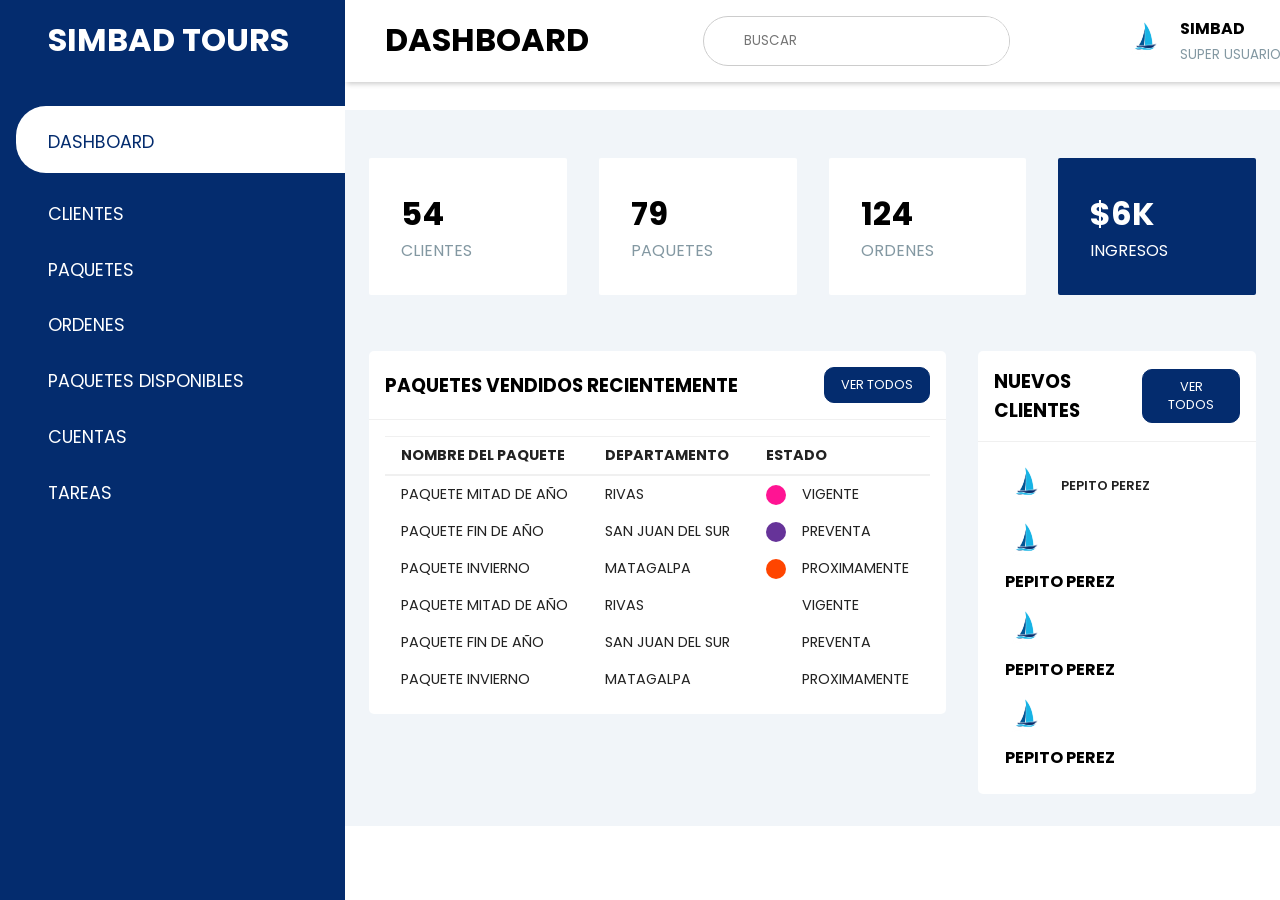
==== admin.html @ 4c3dcf2a "." ====
<!DOCTYPE html>
<html lang="en">

<head>
    <meta charset="UTF-8">
    <meta http-equiv="X-UA-Compatible" content="IE=edge">
    <meta name="viewport" content="width=device-width, initial-scale=1.0">
    <title>SIMBAD TOURS ADMIN</title>
    <link rel="stylesheet"
        href="https://maxst.icons8.com/vue-static/landings/line-awesome/line-awesome/1.3.0/css/line-awesome.min.css">
    <link rel="stylesheet" href="css/admin.css">
</head>

<body>
    <input type="checkbox" id="nav-toggle">
    <div class="sidebar">
        <div class="sidebar-brand">
            <h1><span class="lab la-accusoft"></span>SIMBAD TOURS</h1>
        </div>
        <div class="sidebar-menu">
            <ul>
                <li>
                    <a href="" class="active"><span class="las la-igloo"></span><span>DASHBOARD</span></a>
                </li>
                <li>
                    <a href=""><span class="las la-users"></span><span>CLIENTES</span></a>
                </li>
                <li>
                    <a href=""><span class="las la-clipboard-list"></span><span>PAQUETES</span></a>
                </li>
                <li>
                    <a href=""><span class="las la-shopping-bag"></span><span>ORDENES</span></a>
                </li>
                <li>
                    <a href=""><span class="las la-receipt"></span><span>PAQUETES DISPONIBLES</span></a>
                </li>
                <li>
                    <a href=""><span class="las la-circle"></span><span>CUENTAS</span></a>
                </li>
                <li>
                    <a href=""><span class="las la-clipboard-list"></span><span>TAREAS</span></a>
                </li>
            </ul>
        </div>
    </div>

    <div class="main-content">
        <header>
            <h1>
                <label for="">
                    <span class="las la-bars"></span>
                </label>
                DASHBOARD
            </h1>
            <div class="search-wrapper">
                <span class="las la-search"></span>
                <input type="search" placeholder="BUSCAR">
            </div>

            <div class="user-wrapper">
                <img src="img/Icono Simbad Tours 2.png" width="40px" height="40px" alt="">
                <div>
                    <h4>SIMBAD</h4>
                    <small>SUPER USUARIO</small>

                </div>
            </div>
        </header>

        <main>
            <div class="cards">
                <div class="card-single">
                    <div>
                        <h1>54</h1>
                        <span>CLIENTES</span>
                    </div>
                    <div>
                        <span class="las la-users"></span>
                    </div>

                </div>
                <div class="card-single">
                    <div>
                        <h1>79</h1>
                        <span>PAQUETES</span>
                    </div>
                    <div>
                        <span class="las la-clipboard"></span>
                    </div>

                </div>
                <div class="card-single">
                    <div>
                        <h1>124</h1>
                        <span>ORDENES</span>
                    </div>
                    <div>
                        <span class="las la-shopping-bag"></span>
                    </div>

                </div>
                <div class="card-single">
                    <div>
                        <h1>$6K</h1>
                        <span>INGRESOS</span>
                    </div>
                    <div>
                        <span class="lab la-google-wallet"></span>
                    </div>

                </div>
            </div>

            <div class="recent-grid">
                <div class="projects">
                    <div class="card">
                        <div class="card-header">
                            <h3>PAQUETES VENDIDOS RECIENTEMENTE</h3>
                            <button>VER TODOS <span class="las la-arrow-right"></span></button>
                        </div>
                        <div class="card-body">
                            <div class="table-responsive">
                                <table>
                                    <thead>
                                        <tr>
                                            <td>
                                                NOMBRE DEL PAQUETE
                                            </td>
                                            <td>
                                                DEPARTAMENTO
                                            </td>
                                            <td>
                                                ESTADO
                                            </td>
                                        </tr>
                                    </thead>
                                    <tbody>
                                        <tr>
                                            <td>PAQUETE MITAD DE AÑO</td>
                                            <td>RIVAS</td>
                                            <td><span class="status pink"></span>
                                                VIGENTE
                                            </td>
                                        </tr>
                                        <tr>
                                            <td>PAQUETE FIN DE AÑO</td>
                                            <td>SAN JUAN DEL SUR</td>
                                            <td><span class="status purple"></span>
                                                PREVENTA
                                            </td>
                                        </tr>
                                        <tr>
                                            <td>PAQUETE INVIERNO</td>
                                            <td>MATAGALPA</td>
                                            <td><span class="status orange"></span>
                                                PROXIMAMENTE
                                            </td>
                                        </tr>
                                        <tr>
                                            <td>PAQUETE MITAD DE AÑO</td>
                                            <td>RIVAS</td>
                                            <td><span class="status"></span>
                                                VIGENTE
                                            </td>
                                        </tr>
                                        <tr>
                                            <td>PAQUETE FIN DE AÑO</td>
                                            <td>SAN JUAN DEL SUR</td>
                                            <td><span class="status"></span>
                                                PREVENTA
                                            </td>
                                        </tr>
                                        <tr>
                                            <td>PAQUETE INVIERNO</td>
                                            <td>MATAGALPA</td>
                                            <td><span class="status"></span>
                                                PROXIMAMENTE
                                            </td>
                                        </tr>
                                    </tbody>
                                </table>
                            </div>
                        </div>

                    </div>

                </div>

                <div class="customers">
                    <div class="card">
                        <div class="card-header">
                            <h3>NUEVOS CLIENTES</h3>
                            <button>VER TODOS <span class="las la-arrow-right"></span></button>
                        </div>
                        <div class="card-body">
                            <div class="customer">
                                <div class="info">
                                    <img src="/img/Icono Simbad Tours 2.png" alt="">
                                    <div>
                                        <h4>PEPITO PEREZ</h4>
                                    </div>
                                </div>

                                <div class="contact">
                                    <span class="las la-user-circle"></span>
                                    <span class="las la-comment"></span>
                                    <span class="las la-phone"></span>

                                </div>
                            </div>
                            <div class="customer">
                                <div>
                                    <img src="/img/Icono Simbad Tours 2.png" alt="">
                                    <div>
                                        <h4>PEPITO PEREZ</h4>
                                    </div>
                                </div>

                                <div>
                                    <span class="las la-user-circle"></span>
                                    <span class="las la-comment"></span>
                                    <span class="las la-phone"></span>

                                </div>
                            </div>
                            <div class="customer">
                                <div>
                                    <img src="/img/Icono Simbad Tours 2.png" alt="">
                                    <div>
                                        <h4>PEPITO PEREZ</h4>
                                    </div>
                                </div>

                                <div>
                                    <span class="las la-user-circle"></span>
                                    <span class="las la-comment"></span>
                                    <span class="las la-phone"></span>

                                </div>
                            </div>
                            <div class="customer">
                                <div>
                                    <img src="/img/Icono Simbad Tours 2.png" alt="">
                                    <div>
                                        <h4>PEPITO PEREZ</h4>
                                    </div>
                                </div>

                                <div>
                                    <span class="las la-user-circle"></span>
                                    <span class="las la-comment"></span>
                                    <span class="las la-phone"></span>

                                </div>
                            </div>
                        </div>
                    </div>
                </div>
        </main>
    </div>
</body>

</html>
---- css/admin.css ----
@import url('https://fonts.googleapis.com/css2?family=Poppins:ital,wght@0,100;0,500;0,600;0,700;1,100;1,500;1,600&display=swap');

:root {
    --main-color: #042C6E;
    --color-dark: #1D2231;
    --text-grey: #8398A2;

}

* {
    padding: 0;
    margin: 0;
    box-sizing: border-box;
    text-decoration: none;
    font-family: 'Poppins', sans-serif;

}

.sidebar {
    width: 345px;
    position: fixed;
    left: 0;
    top: 0;
    height: 100%;
    background: var(--main-color);
    z-index: 100;

}

.sidebar-brand {
    height: 90px;
    padding: 1rem 0rem 1rem 2rem;
    color: #fff;
}

.sidebar-brand span {
    display: inline-block;
    padding-right: 1rem;
}

.sidebar-menu {
    margin-top: 1rem;
}

.sidebar-menu li {
    width: 100%;
    margin-bottom: 1.3rem;
    padding-left: 1rem;
}

.sidebar-menu a {
    padding-left: 1rem;
    display: block;
    color: #fff;
    font-size: 1.1rem;
}

.sidebar-menu a.active {
    background: #fff;
    padding-top: 1rem;
    padding-bottom: 1rem;
    color: var(--main-color);
    border-radius: 30px 0px 0px 30px;
}




.sidebar-menu a span:first-child {
    font-size: 1.5rem;
    padding-right: 1rem;
}



.main-content {
    margin-left: 345px;
}

header {
    display: flex;
    justify-content: space-between;
    padding: 1rem 1.5rem;
    box-shadow: 2px 2px 5px rgba(0, 0, 0, 0.2);
    position: fixed;
    left: 345px;
    width: 75%;
    top: 0;
    z-index: 100;
}

header h2 {
    color: #222;
}

header label span {
    font-size: 1.7rem;
    padding-right: 1rem;
}


.search-wrapper {
    border: 1px solid #ccc;
    border-radius: 30px;
    height: 50px;
    display: flex;
    align-items: center;
    overflow-x: hidden;
}

.search-wrapper span {
    display: inline-block;
    padding: 0rem 1rem;
    font-size: 1.5rem;
}

.search-wrapper input {
    height: 100%;
    padding: .5rem;
    border: none;
    outline: none;
}

.user-wrapper {
    display: flex;
    align-items: center;
}

.user-wrapper img {
    border-radius: 50%;
    margin-right: 1rem;
}

.user-wrapper small {
    display: inline-block;
    color: var(--text-grey);
}

main {
    margin-top: 85px;
    padding: 2rem 1.5rem;
    background: #f1f5f9;
    min-height: calc(100vh-90px);
}

.cards {
    display: grid;
    grid-template-columns: repeat(4, 1fr);
    grid-gap: 2rem;
    margin-top: 1rem;
}

.card-single {
    display: flex;
    justify-content: space-between;
    background: #fff;
    padding: 2rem;
    border-radius: 2px;
}


.card-single div:last-child span {
    font-size: 3rem;
    color: var(--main-color);
}

.card-single div:first-child span {
    color: var(--text-grey);
}

.card-single:last-child {
    background: var(--main-color);
}


.card-single:last-child h1,
.card-single:last-child div:last-child span,
.card-single:last-child div:first-child span {
    color: #fff
}

.recent-grid {
    margin-top: 3.5rem;
    display: grid;
    grid-gap: 2rem;
    grid-template-columns: 65% auto;
}

.card {
    background: #fff;
    border-radius: 5px;
}

.card-header,
.card-body {
    padding: 1rem;
}

.card-header {
    display: flex;
    justify-content: space-between;
    align-items: center;
    border-bottom: 1px solid #f0f0f0;
}

.card-header button {
    background: var(--main-color);
    border-radius: 10px;
    color: #fff;
    font-size: .8rem;
    padding: .5rem 1rem;
    border: 1px solid var(--main-color);
}

table {
    width: 100%;
    border-collapse: collapse;
}

thead tr {
    border-top: 1px solid #f0f0f0;
    border-bottom: 2px solid #f0f0f0;

}

thead td {
    font-weight: 700;
}

td {
    padding: .5rem 1rem;
    font-size: .9rem;
    color: #222;
}


td .status {
    display: inline-block;
    height: 20px;
    width: 20px;
    border-radius: 50%;
    margin-right: 1rem;
}

tr td:last-child{
    display: flex;
    align-items: center;
}

.status.purple {
    background: rebeccapurple;
}

.status.pink {
    background: deeppink;
}

.status.orange {
    background: orangered;
}

.customer img {
    width: 40px;
    height: 40px;
}

.table-responsive{
    width: 100%;
    overflow-x: auto;
}

.customer{
    display:flex;
    justify-content: space-between;
    align-items: center;
    padding: .5rem .7rem;

}
.info{
    display: flex;
    align-items: center;
}

.info img{
    border-radius: 50%;
    margin-right: 1rem;
}

.info h4{
    font-size: .8rem;
    font-weight: 600;
    color: #222;
}

.info small{
    font-weight: 600;
    color: var(--text-grey);
}

.contact span{
    font-size: 1.2rem;
    display: inline-block;
    margin-left: .5rem;
    color: var(--main-color);
}
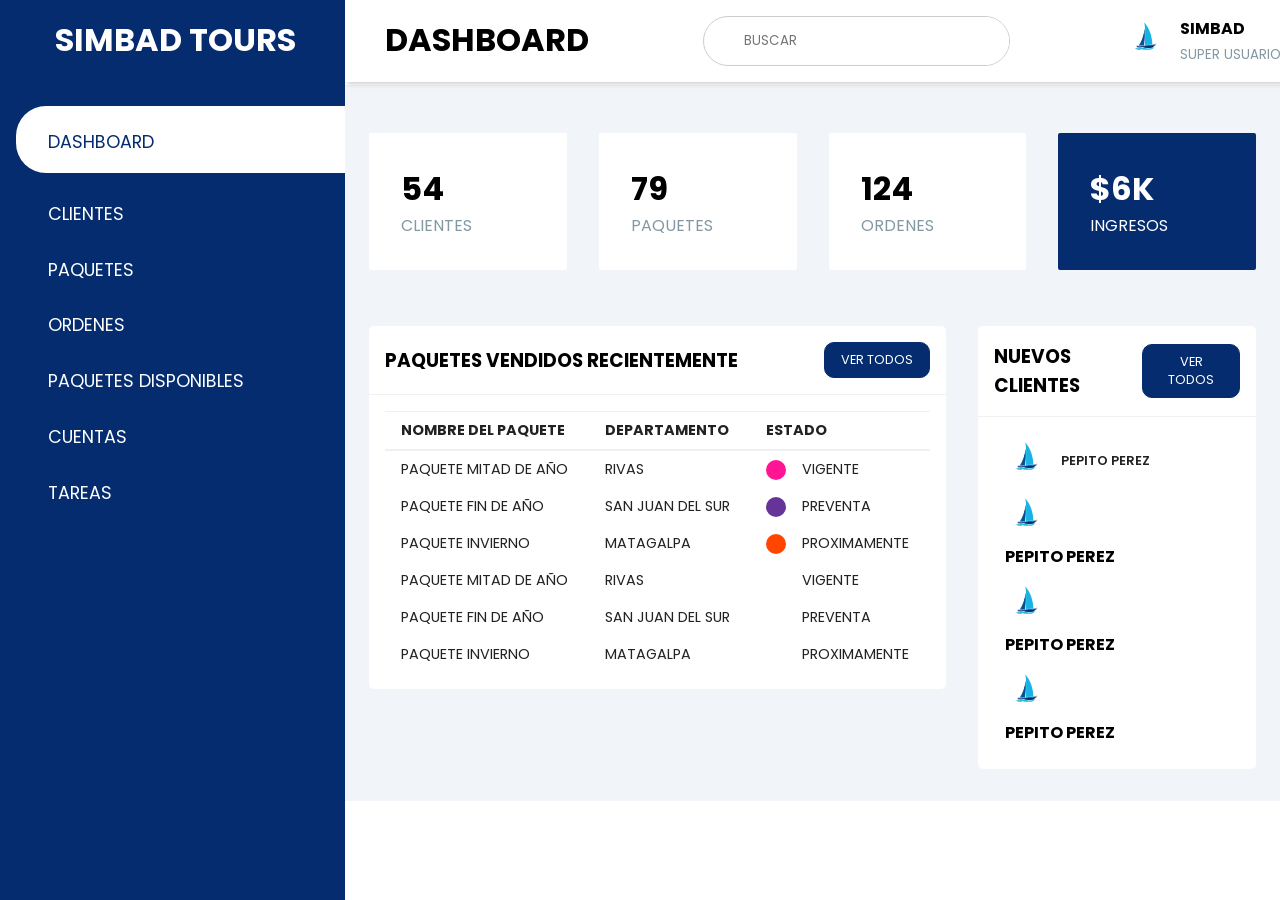
==== commit 2272591c: "." ====
--- a/admin.html
+++ b/admin.html
@@ -15,7 +15,7 @@
     <input type="checkbox" id="nav-toggle">
     <div class="sidebar">
         <div class="sidebar-brand">
-            <h1><span class="lab la-accusoft"></span>SIMBAD TOURS</h1>
+            <h1><span class="lab la-accusoft"></span> <span>SIMBAD TOURS</span></h1>
         </div>
         <div class="sidebar-menu">
             <ul>
@@ -47,7 +47,7 @@
     <div class="main-content">
         <header>
             <h1>
-                <label for="">
+                <label for="nav-toggle">
                     <span class="las la-bars"></span>
                 </label>
                 DASHBOARD
--- a/css/admin.css
+++ b/css/admin.css
@@ -71,6 +71,9 @@
     padding-right: 1rem;
 }
 
+#nav-toggle:checked + .slidebar{
+    width: 70px;
+}
 
 
 .main-content {
@@ -89,6 +92,10 @@
     z-index: 100;
 }
 
+#nav-toggle{
+    display: none;
+}
+
 header h2 {
     color: #222;
 }
@@ -302,4 +309,5 @@
     display: inline-block;
     margin-left: .5rem;
     color: var(--main-color);
-}+}
+
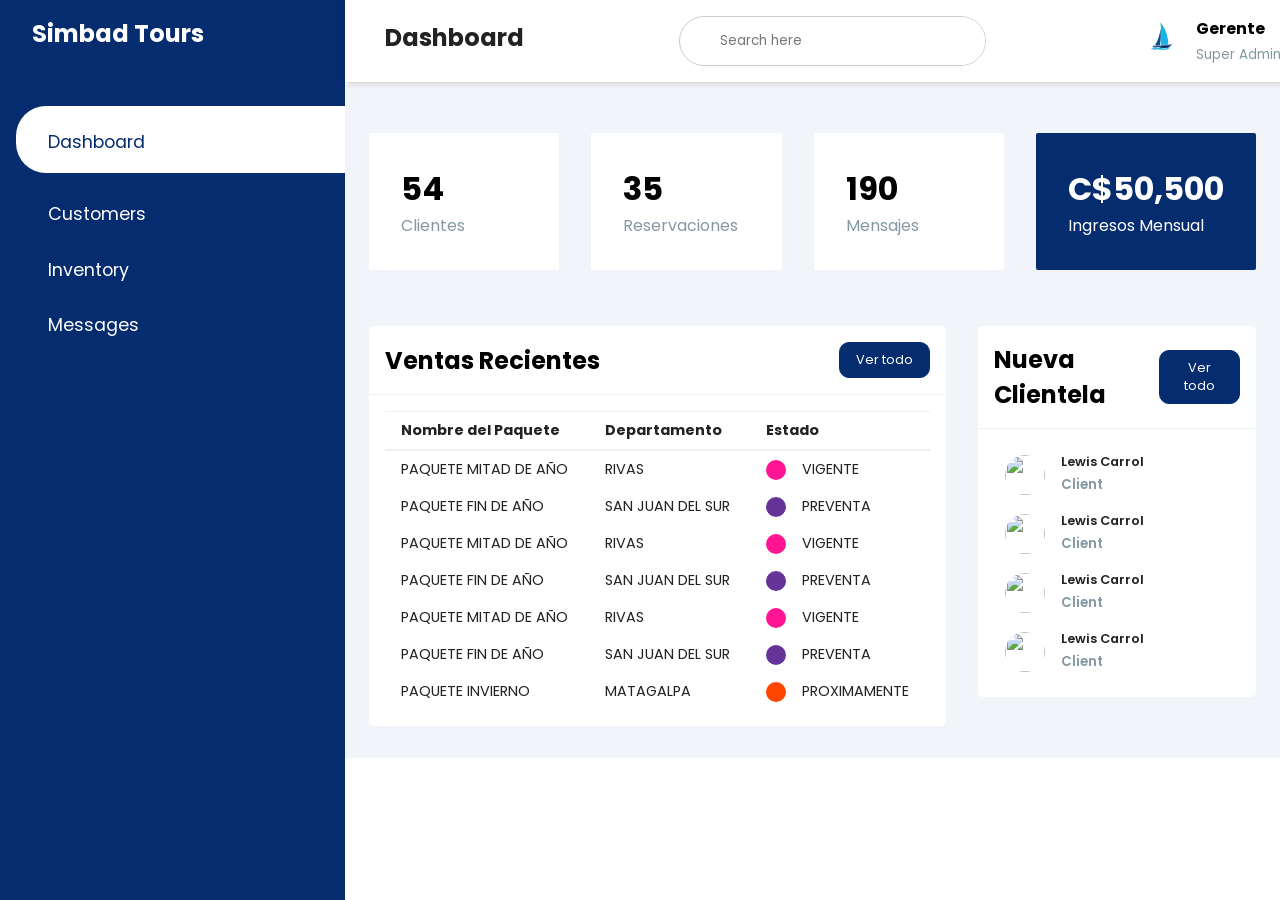
==== commit 1fb396d8: "Paginas del admin" ====
--- a/admin.html
+++ b/admin.html
@@ -1,263 +1,295 @@
 <!DOCTYPE html>
 <html lang="en">
-
-<head>
-    <meta charset="UTF-8">
-    <meta http-equiv="X-UA-Compatible" content="IE=edge">
-    <meta name="viewport" content="width=device-width, initial-scale=1.0">
-    <title>SIMBAD TOURS ADMIN</title>
-    <link rel="stylesheet"
-        href="https://maxst.icons8.com/vue-static/landings/line-awesome/line-awesome/1.3.0/css/line-awesome.min.css">
-    <link rel="stylesheet" href="css/admin.css">
-</head>
-
-<body>
-    <input type="checkbox" id="nav-toggle">
+  <head>
+    <meta charset="UTF-8" />
+    <meta http-equiv="X-UA-Compatible" content="IE=edge" />
+    <meta name="viewport" content="width=device-width, initial-scale=1.0" />
+    <title>Admin Panel</title>
+    <link
+      rel="stylesheet"
+      href="https://maxst.icons8.com/vue-static/landings/line-awesome/line-awesome/1.3.0/css/line-awesome.min.css"
+    />
+    <link rel="stylesheet" href="css/admin.css" />
+  </head>
+  <body>
+    <input type="checkbox"  id="nav-toggle">
     <div class="sidebar">
-        <div class="sidebar-brand">
-            <h1><span class="lab la-accusoft"></span> <span>SIMBAD TOURS</span></h1>
-        </div>
-        <div class="sidebar-menu">
-            <ul>
-                <li>
-                    <a href="" class="active"><span class="las la-igloo"></span><span>DASHBOARD</span></a>
-                </li>
-                <li>
-                    <a href=""><span class="las la-users"></span><span>CLIENTES</span></a>
-                </li>
-                <li>
-                    <a href=""><span class="las la-clipboard-list"></span><span>PAQUETES</span></a>
-                </li>
-                <li>
-                    <a href=""><span class="las la-shopping-bag"></span><span>ORDENES</span></a>
-                </li>
-                <li>
-                    <a href=""><span class="las la-receipt"></span><span>PAQUETES DISPONIBLES</span></a>
-                </li>
-                <li>
-                    <a href=""><span class="las la-circle"></span><span>CUENTAS</span></a>
-                </li>
-                <li>
-                    <a href=""><span class="las la-clipboard-list"></span><span>TAREAS</span></a>
-                </li>
-            </ul>
-        </div>
+      <div class="sidebar-brand">
+        <h2><span class="lab la-accusoft" style="font-family: 'Poppins';">Simbad Tours</span></h2>
+      </div>
+      <div class="sidebar-menu">
+        <ul>
+          <li>
+            <a href="#" class="active"><span class="las la-igloo"></span><span>Dashboard</span>
+            </a>
+          </li>
+
+          <li>
+            <a href="./Admin_clientes.html"
+              ><span class="las la-users"></span>
+              <span>Customers</span>
+            </a>
+          </li>
+
+          <li>
+            <a href="./Admin_inventario.html"
+              ><span class="las la-search"></span>
+              <span>Inventory</span>
+            </a>
+          </li>
+
+          <li>
+            <a href="./Admin_mensajes.html"
+              ><span class="las la-comment"></span>
+              <span>Messages</span>
+            </a>
+          </li>
+        </ul>
+      </div>
     </div>
 
     <div class="main-content">
-        <header>
-            <h1>
-                <label for="nav-toggle">
-                    <span class="las la-bars"></span>
-                </label>
-                DASHBOARD
-            </h1>
-            <div class="search-wrapper">
-                <span class="las la-search"></span>
-                <input type="search" placeholder="BUSCAR">
-            </div>
-
-            <div class="user-wrapper">
-                <img src="img/Icono Simbad Tours 2.png" width="40px" height="40px" alt="">
-                <div>
-                    <h4>SIMBAD</h4>
-                    <small>SUPER USUARIO</small>
-
-                </div>
-            </div>
-        </header>
-
-        <main>
-            <div class="cards">
-                <div class="card-single">
-                    <div>
-                        <h1>54</h1>
-                        <span>CLIENTES</span>
-                    </div>
-                    <div>
-                        <span class="las la-users"></span>
-                    </div>
-
-                </div>
-                <div class="card-single">
-                    <div>
-                        <h1>79</h1>
-                        <span>PAQUETES</span>
-                    </div>
-                    <div>
-                        <span class="las la-clipboard"></span>
-                    </div>
-
-                </div>
-                <div class="card-single">
-                    <div>
-                        <h1>124</h1>
-                        <span>ORDENES</span>
-                    </div>
-                    <div>
-                        <span class="las la-shopping-bag"></span>
-                    </div>
-
-                </div>
-                <div class="card-single">
-                    <div>
-                        <h1>$6K</h1>
-                        <span>INGRESOS</span>
-                    </div>
-                    <div>
-                        <span class="lab la-google-wallet"></span>
-                    </div>
-
-                </div>
-            </div>
-
-            <div class="recent-grid">
+      <header>
+        <h2>
+         
+            <label for="nav-toggle">
+              <span class="las la-bars"></span>
+            </label>
+          
+          Dashboard
+        </h2>
+
+        <div class="search-wrapper">
+            <span class="las la-search"></span>
+            <input type="search" placeholder="Search here">
+
+        </div>
+
+        <div class="user-wrapper">
+            <img src="./img/Icono Simbad Tours 2.png" width="40px" height="40px">
+            <div>
+                <h4>Gerente</h4>
+                <small>Super Admin</small>
+            </div>
+        </div>
+      </header>
+       <main>
+        <div class="cards">
+            <div class="card-single">
+                <div>
+                    <h1>54</h1>
+                    <span>Clientes</span>
+                </div>
+                <div>
+                    <span class="las la-users"></span>
+                </div>
+                
+            </div>
+
+            <div class="card-single">
+                <div>
+                    <h1>35</h1>
+                    <span>Reservaciones</span>
+                </div>
+                <div>
+                    <span class="las la-clipboard"></span>
+                </div>
+                
+            </div>
+
+            
+            <div class="card-single">
+                <div>
+                    <h1>190</h1>
+                    <span>Mensajes</span>
+                </div>
+                <div>
+                    <span class="las la-clipboard"></span>
+                </div>
+                
+            </div>
+
+            <div class="card-single">
+                <div>
+                    <h1>C$50,500</h1>
+                    <span>Ingresos Mensual</span>
+                </div>
+                <div>
+                    <span class="las la-clipboard"></span>
+                </div>
+                
+            </div>
+        </div>
+
+        <div class="recent-grid">
+            <div class="projects">
+             <div class="card">
+                <div class="card-header">
+                     <h2>Ventas Recientes</h2>
+
+                     <button>Ver todo <span class="las la-arrow-right">
+
+                     </span></button>
+                </div>
+
+                <div class="card-body">
+                    <div class="table-responsive">
+                        <table width="100%">
+                            <thead>
+                               <tr>
+                                <td>Nombre del Paquete</td>
+                                <td>Departamento</td>
+                                <td>Estado</td>
+                               </tr>
+                            </thead>
+                               <tbody>
+                                <tr>
+                                    <td>PAQUETE MITAD DE AÑO</td>
+                                    <td>RIVAS</td>
+                                    <td><span class="status pink"></span>
+                                        VIGENTE
+                                    </td>
+                                </tr>
+                                <tr>
+                                    <td>PAQUETE FIN DE AÑO</td>
+                                    <td>SAN JUAN DEL SUR</td>
+                                    <td><span class="status purple"></span>
+                                        PREVENTA
+                                    </td>
+                                </tr>
+                                <tr>
+                                    <td>PAQUETE MITAD DE AÑO</td>
+                                    <td>RIVAS</td>
+                                    <td><span class="status pink"></span>
+                                        VIGENTE
+                                    </td>
+                                </tr>
+                                <tr>
+                                    <td>PAQUETE FIN DE AÑO</td>
+                                    <td>SAN JUAN DEL SUR</td>
+                                    <td><span class="status purple"></span>
+                                        PREVENTA
+                                    </td>
+                                </tr>
+                                <tr>
+                                    <td>PAQUETE MITAD DE AÑO</td>
+                                    <td>RIVAS</td>
+                                    <td><span class="status pink"></span>
+                                        VIGENTE
+                                    </td>
+                                </tr>
+                                <tr>
+                                    <td>PAQUETE FIN DE AÑO</td>
+                                    <td>SAN JUAN DEL SUR</td>
+                                    <td><span class="status purple"></span>
+                                        PREVENTA
+                                    </td>
+                                </tr>
+                                <tr>
+                                    <td>PAQUETE INVIERNO</td>
+                                    <td>MATAGALPA</td>
+                                    <td><span class="status orange"></span>
+                                        PROXIMAMENTE
+                                    </td>
+                                </tr>
+                              
+                               </tbody>
+                            </table>
+                    </div>
+                </div>
+
+             </div>
+            </div>
+            <div class="customers">
                 <div class="projects">
                     <div class="card">
-                        <div class="card-header">
-                            <h3>PAQUETES VENDIDOS RECIENTEMENTE</h3>
-                            <button>VER TODOS <span class="las la-arrow-right"></span></button>
-                        </div>
-                        <div class="card-body">
-                            <div class="table-responsive">
-                                <table>
-                                    <thead>
-                                        <tr>
-                                            <td>
-                                                NOMBRE DEL PAQUETE
-                                            </td>
-                                            <td>
-                                                DEPARTAMENTO
-                                            </td>
-                                            <td>
-                                                ESTADO
-                                            </td>
-                                        </tr>
-                                    </thead>
-                                    <tbody>
-                                        <tr>
-                                            <td>PAQUETE MITAD DE AÑO</td>
-                                            <td>RIVAS</td>
-                                            <td><span class="status pink"></span>
-                                                VIGENTE
-                                            </td>
-                                        </tr>
-                                        <tr>
-                                            <td>PAQUETE FIN DE AÑO</td>
-                                            <td>SAN JUAN DEL SUR</td>
-                                            <td><span class="status purple"></span>
-                                                PREVENTA
-                                            </td>
-                                        </tr>
-                                        <tr>
-                                            <td>PAQUETE INVIERNO</td>
-                                            <td>MATAGALPA</td>
-                                            <td><span class="status orange"></span>
-                                                PROXIMAMENTE
-                                            </td>
-                                        </tr>
-                                        <tr>
-                                            <td>PAQUETE MITAD DE AÑO</td>
-                                            <td>RIVAS</td>
-                                            <td><span class="status"></span>
-                                                VIGENTE
-                                            </td>
-                                        </tr>
-                                        <tr>
-                                            <td>PAQUETE FIN DE AÑO</td>
-                                            <td>SAN JUAN DEL SUR</td>
-                                            <td><span class="status"></span>
-                                                PREVENTA
-                                            </td>
-                                        </tr>
-                                        <tr>
-                                            <td>PAQUETE INVIERNO</td>
-                                            <td>MATAGALPA</td>
-                                            <td><span class="status"></span>
-                                                PROXIMAMENTE
-                                            </td>
-                                        </tr>
-                                    </tbody>
-                                </table>
+                       <div class="card-header">
+                            <h2>Nueva Clientela</h2>
+       
+                            <button>Ver todo <span class="las la-arrow-right">
+       
+                            </span></button>
+                       </div>
+       
+                       <div class="card-body">
+                        <div class="customer">
+                            <div class="info">
+                                
+                            <img src="./img/User1.jpg" width="40px" height="40px" alt="">
+                            <div>
+                                  <h4>Lewis Carrol</h4>
+                                  <small>Client</small>
                             </div>
                         </div>
-
-                    </div>
-
-                </div>
-
-                <div class="customers">
-                    <div class="card">
-                        <div class="card-header">
-                            <h3>NUEVOS CLIENTES</h3>
-                            <button>VER TODOS <span class="las la-arrow-right"></span></button>
+                        <div class="contact">
+                        <span class="las la-user circle"></span>
+                        <span class="las la-comment"></span>
+                        <span class="las la-phone"></span>
+                    </div>
+                    </div>
+                   
+
+                   
+                   
+
+                
+
+
+                    <div class="customer">
+                        <div class="info">
+                            
+                        <img src="./img/User1.jpg" width="40px" height="40px" alt="">
+                        <div>
+                              <h4>Lewis Carrol</h4>
+                              <small>Client</small>
                         </div>
-                        <div class="card-body">
-                            <div class="customer">
-                                <div class="info">
-                                    <img src="/img/Icono Simbad Tours 2.png" alt="">
-                                    <div>
-                                        <h4>PEPITO PEREZ</h4>
-                                    </div>
-                                </div>
-
-                                <div class="contact">
-                                    <span class="las la-user-circle"></span>
-                                    <span class="las la-comment"></span>
-                                    <span class="las la-phone"></span>
-
-                                </div>
-                            </div>
-                            <div class="customer">
-                                <div>
-                                    <img src="/img/Icono Simbad Tours 2.png" alt="">
-                                    <div>
-                                        <h4>PEPITO PEREZ</h4>
-                                    </div>
-                                </div>
-
-                                <div>
-                                    <span class="las la-user-circle"></span>
-                                    <span class="las la-comment"></span>
-                                    <span class="las la-phone"></span>
-
-                                </div>
-                            </div>
-                            <div class="customer">
-                                <div>
-                                    <img src="/img/Icono Simbad Tours 2.png" alt="">
-                                    <div>
-                                        <h4>PEPITO PEREZ</h4>
-                                    </div>
-                                </div>
-
-                                <div>
-                                    <span class="las la-user-circle"></span>
-                                    <span class="las la-comment"></span>
-                                    <span class="las la-phone"></span>
-
-                                </div>
-                            </div>
-                            <div class="customer">
-                                <div>
-                                    <img src="/img/Icono Simbad Tours 2.png" alt="">
-                                    <div>
-                                        <h4>PEPITO PEREZ</h4>
-                                    </div>
-                                </div>
-
-                                <div>
-                                    <span class="las la-user-circle"></span>
-                                    <span class="las la-comment"></span>
-                                    <span class="las la-phone"></span>
-
-                                </div>
-                            </div>
-                        </div>
-                    </div>
-                </div>
-        </main>
+                    </div>
+                    <div class="contact">
+                    <span class="las la-user circle"></span>
+                    <span class="las la-comment"></span>
+                    <span class="las la-phone"></span>
+                </div>
+                </div>
+
+                <div class="customer">
+                    <div class="info">
+                        
+                    <img src="./img/User1.jpg" width="40px" height="40px" alt="">
+                    <div>
+                          <h4>Lewis Carrol</h4>
+                          <small>Client</small>
+                    </div>
+                </div>
+                <div class="contact">
+                <span class="las la-user circle"></span>
+                <span class="las la-comment"></span>
+                <span class="las la-phone"></span>
+            </div>
+            </div>
+            <div class="customer">
+                <div class="info">
+                    
+                <img src="./img/User1.jpg" width="40px" height="40px" alt="">
+                <div>
+                      <h4>Lewis Carrol</h4>
+                      <small>Client</small>
+                </div>
+            </div>
+            <div class="contact">
+            <span class="las la-user circle"></span>
+            <span class="las la-comment"></span>
+            <span class="las la-phone"></span>
+        </div>
+        </div>
+                       </div>
+                       </div>
+            </div>
+        </div>
+
+
+       </main>
+
+
     </div>
-</body>
-
-</html>+  </body>
+</html>
--- a/css/admin.css
+++ b/css/admin.css
@@ -71,8 +71,18 @@
     padding-right: 1rem;
 }
 
-#nav-toggle:checked + .slidebar{
+#nav-toggle:checked + .sidebar{
     width: 70px;
+}
+
+#nav-toggle:checked + .sidebar .sidebar-brand h2,
+#nav-toggle:checked + .sidebar li a{
+    padding-left: 1rem;
+}
+
+#nav-toggle:checked + .sidebar .sidebar-brand h2:last-child,
+#nav-toggle:checked + .sidebar ul a span:last-child{
+    display: none;
 }
 
 
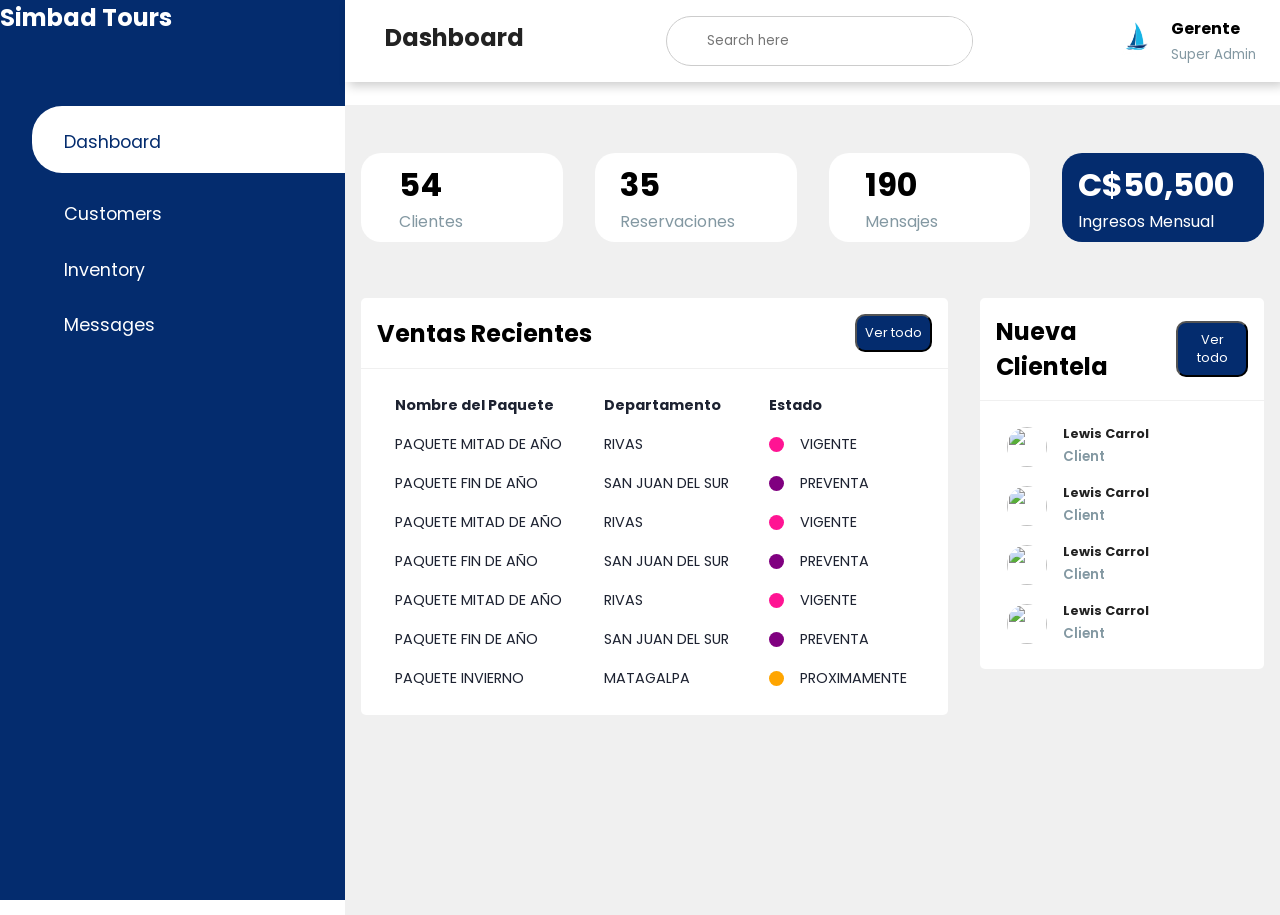
==== commit 15183c13: "." ====
--- a/admin.html
+++ b/admin.html
@@ -1,295 +1,294 @@
 <!DOCTYPE html>
 <html lang="en">
-  <head>
+
+<head>
     <meta charset="UTF-8" />
     <meta http-equiv="X-UA-Compatible" content="IE=edge" />
     <meta name="viewport" content="width=device-width, initial-scale=1.0" />
     <title>Admin Panel</title>
-    <link
-      rel="stylesheet"
-      href="https://maxst.icons8.com/vue-static/landings/line-awesome/line-awesome/1.3.0/css/line-awesome.min.css"
-    />
+    <link rel="stylesheet"
+        href="https://maxst.icons8.com/vue-static/landings/line-awesome/line-awesome/1.3.0/css/line-awesome.min.css" />
     <link rel="stylesheet" href="css/admin.css" />
-  </head>
-  <body>
-    <input type="checkbox"  id="nav-toggle">
+</head>
+
+<body>
+    <input type="checkbox" id="nav-toggle">
     <div class="sidebar">
-      <div class="sidebar-brand">
-        <h2><span class="lab la-accusoft" style="font-family: 'Poppins';">Simbad Tours</span></h2>
-      </div>
-      <div class="sidebar-menu">
-        <ul>
-          <li>
-            <a href="#" class="active"><span class="las la-igloo"></span><span>Dashboard</span>
-            </a>
-          </li>
-
-          <li>
-            <a href="./Admin_clientes.html"
-              ><span class="las la-users"></span>
-              <span>Customers</span>
-            </a>
-          </li>
-
-          <li>
-            <a href="./Admin_inventario.html"
-              ><span class="las la-search"></span>
-              <span>Inventory</span>
-            </a>
-          </li>
-
-          <li>
-            <a href="./Admin_mensajes.html"
-              ><span class="las la-comment"></span>
-              <span>Messages</span>
-            </a>
-          </li>
-        </ul>
-      </div>
+        <div class="sidebar-brand">
+            <h2><span class="lab la-accusoft" style="font-family: 'Poppins';">Simbad Tours</span></h2>
+        </div>
+        <div class="sidebar-menu">
+            <ul>
+                <li>
+                    <a href="#" class="active"><span class="las la-igloo"></span><span>Dashboard</span>
+                    </a>
+                </li>
+
+                <li>
+                    <a href="./Admin_clientes.html"><span class="las la-users"></span>
+                        <span>Customers</span>
+                    </a>
+                </li>
+
+                <li>
+                    <a href="./Admin_inventario.html"><span class="las la-search"></span>
+                        <span>Inventory</span>
+                    </a>
+                </li>
+
+                <li>
+                    <a href="./Admin_mensajes.html"><span class="las la-comment"></span>
+                        <span>Messages</span>
+                    </a>
+                </li>
+            </ul>
+        </div>
     </div>
 
     <div class="main-content">
-      <header>
-        <h2>
-         
-            <label for="nav-toggle">
-              <span class="las la-bars"></span>
-            </label>
-          
-          Dashboard
-        </h2>
-
-        <div class="search-wrapper">
-            <span class="las la-search"></span>
-            <input type="search" placeholder="Search here">
-
-        </div>
-
-        <div class="user-wrapper">
-            <img src="./img/Icono Simbad Tours 2.png" width="40px" height="40px">
-            <div>
-                <h4>Gerente</h4>
-                <small>Super Admin</small>
+        <header>
+            <h2>
+
+                <label for="nav-toggle">
+                    <span class="las la-bars"></span>
+                </label>
+
+                Dashboard
+            </h2>
+
+            <div class="search-wrapper">
+                <span class="las la-search"></span>
+                <input type="search" placeholder="Search here">
+
             </div>
-        </div>
-      </header>
-       <main>
-        <div class="cards">
-            <div class="card-single">
+
+            <div class="user-wrapper">
+                <img src="./img/Icono Simbad Tours 2.png" width="40px" height="40px">
                 <div>
-                    <h1>54</h1>
-                    <span>Clientes</span>
-                </div>
-                <div>
-                    <span class="las la-users"></span>
-                </div>
-                
+                    <h4>Gerente</h4>
+                    <small>Super Admin</small>
+                </div>
             </div>
-
-            <div class="card-single">
-                <div>
-                    <h1>35</h1>
-                    <span>Reservaciones</span>
-                </div>
-                <div>
-                    <span class="las la-clipboard"></span>
-                </div>
-                
+        </header>
+        <main>
+            <div class="cards">
+                <div class="card-single">
+                    <div>
+                        <h1>54</h1>
+                        <span>Clientes</span>
+                    </div>
+                    <div>
+                        <span class="las la-users"></span>
+                    </div>
+
+                </div>
+
+                <div class="card-single">
+                    <div>
+                        <h1>35</h1>
+                        <span>Reservaciones</span>
+                    </div>
+                    <div>
+                        <span class="las la-clipboard"></span>
+                    </div>
+
+                </div>
+
+
+                <div class="card-single">
+                    <div>
+                        <h1>190</h1>
+                        <span>Mensajes</span>
+                    </div>
+                    <div>
+                        <span class="las la-clipboard"></span>
+                    </div>
+
+                </div>
+
+                <div class="card-single">
+                    <div>
+                        <h1>C$50,500</h1>
+                        <span>Ingresos Mensual</span>
+                    </div>
+                    <div>
+                        <span class="las la-clipboard"></span>
+                    </div>
+
+                </div>
             </div>
 
-            
-            <div class="card-single">
-                <div>
-                    <h1>190</h1>
-                    <span>Mensajes</span>
-                </div>
-                <div>
-                    <span class="las la-clipboard"></span>
-                </div>
-                
-            </div>
-
-            <div class="card-single">
-                <div>
-                    <h1>C$50,500</h1>
-                    <span>Ingresos Mensual</span>
-                </div>
-                <div>
-                    <span class="las la-clipboard"></span>
-                </div>
-                
-            </div>
-        </div>
-
-        <div class="recent-grid">
-            <div class="projects">
-             <div class="card">
-                <div class="card-header">
-                     <h2>Ventas Recientes</h2>
-
-                     <button>Ver todo <span class="las la-arrow-right">
-
-                     </span></button>
-                </div>
-
-                <div class="card-body">
-                    <div class="table-responsive">
-                        <table width="100%">
-                            <thead>
-                               <tr>
-                                <td>Nombre del Paquete</td>
-                                <td>Departamento</td>
-                                <td>Estado</td>
-                               </tr>
-                            </thead>
-                               <tbody>
-                                <tr>
-                                    <td>PAQUETE MITAD DE AÑO</td>
-                                    <td>RIVAS</td>
-                                    <td><span class="status pink"></span>
-                                        VIGENTE
-                                    </td>
-                                </tr>
-                                <tr>
-                                    <td>PAQUETE FIN DE AÑO</td>
-                                    <td>SAN JUAN DEL SUR</td>
-                                    <td><span class="status purple"></span>
-                                        PREVENTA
-                                    </td>
-                                </tr>
-                                <tr>
-                                    <td>PAQUETE MITAD DE AÑO</td>
-                                    <td>RIVAS</td>
-                                    <td><span class="status pink"></span>
-                                        VIGENTE
-                                    </td>
-                                </tr>
-                                <tr>
-                                    <td>PAQUETE FIN DE AÑO</td>
-                                    <td>SAN JUAN DEL SUR</td>
-                                    <td><span class="status purple"></span>
-                                        PREVENTA
-                                    </td>
-                                </tr>
-                                <tr>
-                                    <td>PAQUETE MITAD DE AÑO</td>
-                                    <td>RIVAS</td>
-                                    <td><span class="status pink"></span>
-                                        VIGENTE
-                                    </td>
-                                </tr>
-                                <tr>
-                                    <td>PAQUETE FIN DE AÑO</td>
-                                    <td>SAN JUAN DEL SUR</td>
-                                    <td><span class="status purple"></span>
-                                        PREVENTA
-                                    </td>
-                                </tr>
-                                <tr>
-                                    <td>PAQUETE INVIERNO</td>
-                                    <td>MATAGALPA</td>
-                                    <td><span class="status orange"></span>
-                                        PROXIMAMENTE
-                                    </td>
-                                </tr>
-                              
-                               </tbody>
-                            </table>
-                    </div>
-                </div>
-
-             </div>
-            </div>
-            <div class="customers">
+            <div class="recent-grid">
                 <div class="projects">
                     <div class="card">
-                       <div class="card-header">
-                            <h2>Nueva Clientela</h2>
-       
+                        <div class="card-header">
+                            <h2>Ventas Recientes</h2>
+
                             <button>Ver todo <span class="las la-arrow-right">
-       
-                            </span></button>
-                       </div>
-       
-                       <div class="card-body">
-                        <div class="customer">
-                            <div class="info">
-                                
-                            <img src="./img/User1.jpg" width="40px" height="40px" alt="">
-                            <div>
-                                  <h4>Lewis Carrol</h4>
-                                  <small>Client</small>
+
+                                </span></button>
+                        </div>
+
+                        <div class="card-body">
+                            <div class="table-responsive">
+                                <table width="100%">
+                                    <thead>
+                                        <tr>
+                                            <td>Nombre del Paquete</td>
+                                            <td>Departamento</td>
+                                            <td>Estado</td>
+                                        </tr>
+                                    </thead>
+                                    <tbody>
+                                        <tr>
+                                            <td>PAQUETE MITAD DE AÑO</td>
+                                            <td>RIVAS</td>
+                                            <td><span class="status pink"></span>
+                                                VIGENTE
+                                            </td>
+                                        </tr>
+                                        <tr>
+                                            <td>PAQUETE FIN DE AÑO</td>
+                                            <td>SAN JUAN DEL SUR</td>
+                                            <td><span class="status purple"></span>
+                                                PREVENTA
+                                            </td>
+                                        </tr>
+                                        <tr>
+                                            <td>PAQUETE MITAD DE AÑO</td>
+                                            <td>RIVAS</td>
+                                            <td><span class="status pink"></span>
+                                                VIGENTE
+                                            </td>
+                                        </tr>
+                                        <tr>
+                                            <td>PAQUETE FIN DE AÑO</td>
+                                            <td>SAN JUAN DEL SUR</td>
+                                            <td><span class="status purple"></span>
+                                                PREVENTA
+                                            </td>
+                                        </tr>
+                                        <tr>
+                                            <td>PAQUETE MITAD DE AÑO</td>
+                                            <td>RIVAS</td>
+                                            <td><span class="status pink"></span>
+                                                VIGENTE
+                                            </td>
+                                        </tr>
+                                        <tr>
+                                            <td>PAQUETE FIN DE AÑO</td>
+                                            <td>SAN JUAN DEL SUR</td>
+                                            <td><span class="status purple"></span>
+                                                PREVENTA
+                                            </td>
+                                        </tr>
+                                        <tr>
+                                            <td>PAQUETE INVIERNO</td>
+                                            <td>MATAGALPA</td>
+                                            <td><span class="status orange"></span>
+                                                PROXIMAMENTE
+                                            </td>
+                                        </tr>
+
+                                    </tbody>
+                                </table>
                             </div>
                         </div>
-                        <div class="contact">
-                        <span class="las la-user circle"></span>
-                        <span class="las la-comment"></span>
-                        <span class="las la-phone"></span>
-                    </div>
-                    </div>
-                   
-
-                   
-                   
-
-                
-
-
-                    <div class="customer">
-                        <div class="info">
-                            
-                        <img src="./img/User1.jpg" width="40px" height="40px" alt="">
-                        <div>
-                              <h4>Lewis Carrol</h4>
-                              <small>Client</small>
+
+                    </div>
+                </div>
+                <div class="customers">
+                    <div class="projects">
+                        <div class="card">
+                            <div class="card-header">
+                                <h2>Nueva Clientela</h2>
+
+                                    <button >Ver todo <span class="las la-arrow-right">
+
+                                    </span>
+                                    </button>
+                            </div>
+
+                            <div class="card-body">
+                                <div class="customer">
+                                    <div class="info">
+
+                                        <img src="./img/User1.jpg" width="40px" height="40px" alt="">
+                                        <div>
+                                            <h4>Lewis Carrol</h4>
+                                            <small>Client</small>
+                                        </div>
+                                    </div>
+                                    <div class="contact">
+                                        <span class="las la-user circle"></span>
+                                        <span class="las la-comment"></span>
+                                        <span class="las la-phone"></span>
+                                    </div>
+                                </div>
+
+
+
+
+
+
+
+
+                                <div class="customer">
+                                    <div class="info">
+
+                                        <img src="./img/User1.jpg" width="40px" height="40px" alt="">
+                                        <div>
+                                            <h4>Lewis Carrol</h4>
+                                            <small>Client</small>
+                                        </div>
+                                    </div>
+                                    <div class="contact">
+                                        <span class="las la-user circle"></span>
+                                        <span class="las la-comment"></span>
+                                        <span class="las la-phone"></span>
+                                    </div>
+                                </div>
+
+                                <div class="customer">
+                                    <div class="info">
+
+                                        <img src="./img/User1.jpg" width="40px" height="40px" alt="">
+                                        <div>
+                                            <h4>Lewis Carrol</h4>
+                                            <small>Client</small>
+                                        </div>
+                                    </div>
+                                    <div class="contact">
+                                        <span class="las la-user circle"></span>
+                                        <span class="las la-comment"></span>
+                                        <span class="las la-phone"></span>
+                                    </div>
+                                </div>
+                                <div class="customer">
+                                    <div class="info">
+
+                                        <img src="./img/User1.jpg" width="40px" height="40px" alt="">
+                                        <div>
+                                            <h4>Lewis Carrol</h4>
+                                            <small>Client</small>
+                                        </div>
+                                    </div>
+                                    <div class="contact">
+                                        <span class="las la-user circle"></span>
+                                        <span class="las la-comment"></span>
+                                        <span class="las la-phone"></span>
+                                    </div>
+                                </div>
+                            </div>
                         </div>
                     </div>
-                    <div class="contact">
-                    <span class="las la-user circle"></span>
-                    <span class="las la-comment"></span>
-                    <span class="las la-phone"></span>
-                </div>
-                </div>
-
-                <div class="customer">
-                    <div class="info">
-                        
-                    <img src="./img/User1.jpg" width="40px" height="40px" alt="">
-                    <div>
-                          <h4>Lewis Carrol</h4>
-                          <small>Client</small>
-                    </div>
-                </div>
-                <div class="contact">
-                <span class="las la-user circle"></span>
-                <span class="las la-comment"></span>
-                <span class="las la-phone"></span>
-            </div>
-            </div>
-            <div class="customer">
-                <div class="info">
-                    
-                <img src="./img/User1.jpg" width="40px" height="40px" alt="">
-                <div>
-                      <h4>Lewis Carrol</h4>
-                      <small>Client</small>
-                </div>
-            </div>
-            <div class="contact">
-            <span class="las la-user circle"></span>
-            <span class="las la-comment"></span>
-            <span class="las la-phone"></span>
-        </div>
-        </div>
-                       </div>
-                       </div>
-            </div>
-        </div>
-
-
-       </main>
+                </div>
+
+
+        </main>
 
 
     </div>
-  </body>
-</html>
+</body>
+
+</html>
--- a/css/admin.css
+++ b/css/admin.css
@@ -1,323 +1,405 @@
-@import url('https://fonts.googleapis.com/css2?family=Poppins:ital,wght@0,100;0,500;0,600;0,700;1,100;1,500;1,600&display=swap');
+@import url("https://fonts.googleapis.com/css2?family=Poppins:ital,wght@0,100;0,500;0,600;0,700;1,100;1,500;1,600&display=swap");
 
 :root {
-    --main-color: #042C6E;
-    --color-dark: #1D2231;
-    --text-grey: #8398A2;
-
+  --main-color: #042c6e;
+  --color-dark: #1d2231;
+  --text-grey: #8398a2;
 }
 
 * {
-    padding: 0;
-    margin: 0;
-    box-sizing: border-box;
-    text-decoration: none;
-    font-family: 'Poppins', sans-serif;
-
-}
-
+  padding: 0;
+  margin: 0;
+  box-sizing: border-box;
+  list-style-type: none;
+  text-decoration: none;
+  font-family: "Poppins", sans-serif;
+}
+
+.sidebar-brand {
+  height: 90px;
+  padding-left: 1rem 0rem 1rem 2rem;
+  color: #fff;
+  font-family: "Poppins";
+}
+.sidebar-brand span {
+  display: inline-block;
+  padding-right: 1rem;
+}
+
+.sidebar-menu {
+  margin-top: 1rem;
+}
+.sidebar-menu li {
+  width: 100%;
+  margin-bottom: 1.3rem;
+  padding-left: 2rem;
+}
+
+.sidebar-menu a {
+  padding-left: 1rem;
+  display: block;
+  color: #fff;
+  font-size: 1.1rem;
+}
 .sidebar {
-    width: 345px;
-    position: fixed;
-    left: 0;
-    top: 0;
-    height: 100%;
-    background: var(--main-color);
-    z-index: 100;
-
-}
-
-.sidebar-brand {
-    height: 90px;
-    padding: 1rem 0rem 1rem 2rem;
-    color: #fff;
-}
-
-.sidebar-brand span {
-    display: inline-block;
-    padding-right: 1rem;
-}
-
-.sidebar-menu {
-    margin-top: 1rem;
-}
-
-.sidebar-menu li {
-    width: 100%;
-    margin-bottom: 1.3rem;
+  width: 345px;
+  position: fixed;
+  left: 0;
+  top: 0;
+  height: 100%;
+  background: var(--main-color);
+  transition: width 300ms;
+}
+.main-content {
+  margin-left: 345px;
+  height: 100%;
+  transition: margin-left 300ms;
+}
+
+.sidebar-menu a span:first-child {
+  font-size: 1.5rem;
+  padding-left: 1rem;
+}
+
+.sidebar-menu a.active {
+  background: #fff;
+  padding-top: 1rem;
+  padding-bottom: 1rem;
+  color: var(--main-color);
+  border-radius: 30px 0px 0px 30px;
+}
+
+header {
+  background: #fff;
+  display: flex;
+  justify-content: space-between;
+  padding: 1rem 1.5rem;
+  box-shadow: 4px 4px 10px rgba(0, 0, 0, 0.2);
+  position: fixed;
+  left: 345px;
+  width: calc(100% - 345px);
+  z-index: 100;
+  top: 0;
+  transition: width 300ms;
+}
+
+header h2 {
+  color: #222;
+}
+
+header label span {
+  font-size: 1.7rem;
+  padding-right: 1rem;
+}
+
+.search-wrapper {
+  border: 1px solid #ccc;
+  border-radius: 30px;
+  height: 50px;
+  display: flex;
+  align-items: center;
+  overflow-x: hidden;
+}
+
+.search-wrapper span {
+  display: inline-block;
+  padding: 0rem 1rem;
+  font-size: 1.5rem;
+}
+
+.search-wrapper input {
+  height: 100%;
+  padding: 0.5rem;
+  border: none;
+  outline: none;
+}
+
+.user-wrapper {
+  display: flex;
+  align-items: center;
+}
+
+.user-wrapper img {
+  border-radius: 50%;
+  margin-right: 1rem;
+}
+
+.user-wrapper h4 {
+  margin-bottom: 0rem !important;
+}
+
+.user-wrapper small {
+  display: inline-block;
+  color: var(--text-grey);
+}
+
+main {
+  margin-top: 80px;
+  padding: 2rem 1rem;
+  background: #f0f0f0;
+  min-height: calc(100vh - 90px);
+}
+
+.cards {
+  display: grid;
+  grid-template-columns: repeat(4, 1fr);
+  grid-gap: 2rem;
+  margin-top: 1rem;
+}
+
+.card-single {
+  display: flex;
+  justify-content: space-around;
+  background: #fff;
+  padding: 0.5rem;
+  border-radius: 20px;
+  box-shadow: rgba(0, 0, 0, 0.2);
+}
+
+.card-single div:first-child span {
+  color: var(--text-grey);
+}
+
+.card-single div:last-child span {
+  color: var(--main-color);
+  font-size: 2rem;
+}
+
+.card-single:last-child {
+  background: var(--main-color);
+}
+
+.card-single:last-child h1,
+.card-single:last-child div:first-child span,
+.card-single:last-child div:last-child span {
+  color: #fff;
+}
+
+.table {
+  border-collapse: collapse;
+}
+.recent-grid {
+  margin-top: 3.5rem;
+  display: grid;
+  grid-gap: 2rem;
+  grid-template-columns: 65% auto;
+}
+
+.card {
+  background: #fff;
+  border-radius: 5px;
+}
+
+.card-header,
+.card-body {
+  padding: 1rem;
+}
+
+.card-header {
+  display: flex;
+  justify-content: space-between;
+  align-items: center;
+  border-bottom: 1px solid #f0f0f0;
+}
+
+.card-header button {
+  background: var(--main-color);
+  border-radius: 10px;
+  color: #fff;
+  font-size: 0.8rem;
+  padding: 0.5rem;
+}
+
+thead tr {
+  border-top: 2px solid #f0f0f0;
+  border-bottom: 1px solid #f0f0f0;
+}
+
+thead td {
+  font-weight: 700;
+}
+td {
+  padding: 0.5rem 1rem;
+  font-size: 0.9rem;
+  color: var(--color-dark);
+}
+
+td .status {
+  display: inline-block;
+  height: 15px;
+  width: 15px;
+  border-radius: 50%;
+  margin-right: 1rem;
+}
+
+tr td:last-child {
+  display: flex;
+  align-items: center;
+}
+
+.status.purple {
+  background: purple;
+}
+.status.pink {
+  background: deeppink;
+}
+
+.status.orange {
+  background: orange;
+}
+
+.table-responsive {
+  width: 100%;
+  overflow-x: auto;
+}
+
+.customer {
+  display: flex;
+  justify-content: space-between;
+  align-items: center;
+  padding: 0.5rem 0.7rem;
+}
+
+.info {
+  display: flex;
+  align-items: center;
+}
+
+.info img {
+  border-radius: 50%;
+  margin-right: 1rem;
+}
+
+.info h4 {
+  font-size: 0.8rem;
+  font-weight: 700;
+  color: #222;
+}
+
+.info small {
+  font-weight: 600;
+  color: var(--text-grey);
+}
+
+.contact small {
+  font-size: 1.2rem;
+}
+
+.contact span {
+  font-size: 1.2rem;
+  display: inline-block;
+  margin-left: 0.5rem;
+  color: var(--main-color);
+}
+
+.containerAdLogin{
+  position: absolute;
+  top: 50%;
+  left: 50%;
+  transform: translate(-50%, -50%);
+  display: flex;
+  flex-direction: row;
+  align-items: center;
+  background-color: var(--main-color);
+  padding: 30px;
+  box-shadow: 0 50px 50px -50px darkslategrey;
+}
+
+.containerAdLogin .myForm{
+  width: 270px;
+  margin-right: 20px;
+}
+.containerAdLogin .myForm h2{
+  color: white;
+  margin-bottom: 20px;
+}
+.containerAdLogin .myForm input{
+  border: none;
+  outline: none;
+  border-radius: 0;
+  width: 100%;
+  border: bottom 2px solid #1c1c1e;
+  margin-bottom: 25px;
+  padding: 7px 0;
+  font-size: 14px ;
+}
+
+.containerAdLogin .myForm button{
+color:  white;
+background-color: #1c1c1e;
+border: none;
+outline: none;
+border-radius: 2px;
+font-size: 14px;
+padding: 5px 12px;
+font-weight: 500;
+}
+
+
+.containerAdLogin .imageLogin img{
+  width: 400px;
+}
+
+@media only screen and(max-width:1200px) {
+  .sidebar {
+    width: 70px;
+  }
+
+  .sidebar .sidebar-brand,
+  .sidebar li {
     padding-left: 1rem;
-}
-
-.sidebar-menu a {
-    padding-left: 1rem;
-    display: block;
-    color: #fff;
-    font-size: 1.1rem;
-}
-
-.sidebar-menu a.active {
-    background: #fff;
-    padding-top: 1rem;
-    padding-bottom: 1rem;
-    color: var(--main-color);
-    border-radius: 30px 0px 0px 30px;
-}
-
-
-
-
-.sidebar-menu a span:first-child {
-    font-size: 1.5rem;
-    padding-right: 1rem;
+    text-align: center;
+  }
+
+  .sidebar .sidebar-brand,
+  .sidebar li a {
+    padding-left: 0rem;
+  }
+
+  .main-content {
+    margin-left: 70px;
+  }
+
+  .main-content header {
+    width: calc(100% -70px);
+    left: 70p x;
+  }
 }
 
 #nav-toggle:checked + .sidebar{
     width: 70px;
-}
-
-#nav-toggle:checked + .sidebar .sidebar-brand h2,
-#nav-toggle:checked + .sidebar li a{
-    padding-left: 1rem;
-}
-
-#nav-toggle:checked + .sidebar .sidebar-brand h2:last-child,
-#nav-toggle:checked + .sidebar ul a span:last-child{
-    display: none;
-}
-
-
-.main-content {
-    margin-left: 345px;
-}
-
-header {
-    display: flex;
-    justify-content: space-between;
-    padding: 1rem 1.5rem;
-    box-shadow: 2px 2px 5px rgba(0, 0, 0, 0.2);
-    position: fixed;
-    left: 345px;
-    width: 75%;
-    top: 0;
-    z-index: 100;
-}
-
-#nav-toggle{
-    display: none;
-}
-
-header h2 {
-    color: #222;
-}
-
-header label span {
-    font-size: 1.7rem;
-    padding-right: 1rem;
-}
-
-
-.search-wrapper {
-    border: 1px solid #ccc;
-    border-radius: 30px;
-    height: 50px;
-    display: flex;
-    align-items: center;
-    overflow-x: hidden;
-}
-
-.search-wrapper span {
-    display: inline-block;
-    padding: 0rem 1rem;
-    font-size: 1.5rem;
-}
-
-.search-wrapper input {
-    height: 100%;
-    padding: .5rem;
-    border: none;
-    outline: none;
-}
-
-.user-wrapper {
-    display: flex;
-    align-items: center;
-}
-
-.user-wrapper img {
-    border-radius: 50%;
-    margin-right: 1rem;
-}
-
-.user-wrapper small {
-    display: inline-block;
-    color: var(--text-grey);
-}
-
-main {
-    margin-top: 85px;
-    padding: 2rem 1.5rem;
-    background: #f1f5f9;
-    min-height: calc(100vh-90px);
-}
-
-.cards {
-    display: grid;
-    grid-template-columns: repeat(4, 1fr);
-    grid-gap: 2rem;
-    margin-top: 1rem;
-}
-
-.card-single {
-    display: flex;
-    justify-content: space-between;
-    background: #fff;
-    padding: 2rem;
-    border-radius: 2px;
-}
-
-
-.card-single div:last-child span {
-    font-size: 3rem;
-    color: var(--main-color);
-}
-
-.card-single div:first-child span {
-    color: var(--text-grey);
-}
-
-.card-single:last-child {
-    background: var(--main-color);
-}
-
-
-.card-single:last-child h1,
-.card-single:last-child div:last-child span,
-.card-single:last-child div:first-child span {
-    color: #fff
-}
-
-.recent-grid {
-    margin-top: 3.5rem;
-    display: grid;
-    grid-gap: 2rem;
-    grid-template-columns: 65% auto;
-}
-
-.card {
-    background: #fff;
-    border-radius: 5px;
-}
-
-.card-header,
-.card-body {
-    padding: 1rem;
-}
-
-.card-header {
-    display: flex;
-    justify-content: space-between;
-    align-items: center;
-    border-bottom: 1px solid #f0f0f0;
-}
-
-.card-header button {
-    background: var(--main-color);
-    border-radius: 10px;
-    color: #fff;
-    font-size: .8rem;
-    padding: .5rem 1rem;
-    border: 1px solid var(--main-color);
-}
-
-table {
-    width: 100%;
-    border-collapse: collapse;
-}
-
-thead tr {
-    border-top: 1px solid #f0f0f0;
-    border-bottom: 2px solid #f0f0f0;
-
-}
-
-thead td {
-    font-weight: 700;
-}
-
-td {
-    padding: .5rem 1rem;
-    font-size: .9rem;
-    color: #222;
-}
-
-
-td .status {
-    display: inline-block;
-    height: 20px;
-    width: 20px;
-    border-radius: 50%;
-    margin-right: 1rem;
-}
-
-tr td:last-child{
-    display: flex;
-    align-items: center;
-}
-
-.status.purple {
-    background: rebeccapurple;
-}
-
-.status.pink {
-    background: deeppink;
-}
-
-.status.orange {
-    background: orangered;
-}
-
-.customer img {
-    width: 40px;
-    height: 40px;
-}
-
-.table-responsive{
-    width: 100%;
-    overflow-x: auto;
-}
-
-.customer{
-    display:flex;
-    justify-content: space-between;
-    align-items: center;
-    padding: .5rem .7rem;
-
-}
-.info{
-    display: flex;
-    align-items: center;
-}
-
-.info img{
-    border-radius: 50%;
-    margin-right: 1rem;
-}
-
-.info h4{
-    font-size: .8rem;
-    font-weight: 600;
-    color: #222;
-}
-
-.info small{
-    font-weight: 600;
-    color: var(--text-grey);
-}
-
-.contact span{
-    font-size: 1.2rem;
-    display: inline-block;
-    margin-left: .5rem;
-    color: var(--main-color);
-}
-
+   }
+   
+   #nav-toggle:checked + .sidebar .sidebar-brand,
+   #nav-toggle:checked + .sidebar li 
+   {
+       padding-left: 1rem;
+       text-align: center;
+      }
+   
+      #nav-toggle:checked + .sidebar .sidebar-brand,
+   #nav-toggle:checked + .sidebar li a 
+   {
+       padding-left: 0rem;
+      }
+   
+   
+      #nav-toggle:checked + .sidebar .sidebar-brand,
+   #nav-toggle:checked + .sidebar li a span
+   {
+       padding-left: 1rem;
+      }
+   
+   #nav-toggle:checked + .sidebar li a span:last-child,
+   #nav-toggle:checked + .sidebar .side-brand h2 span:last-child{
+       display: none;
+   }
+   
+   #nav-toggle:checked ~ .main-content{
+       margin-left: 70px;
+   }
+   
+   #nav-toggle:checked ~ .main-content header{
+       width: calc(100% -70px);
+       left: 70p x;
+   }
